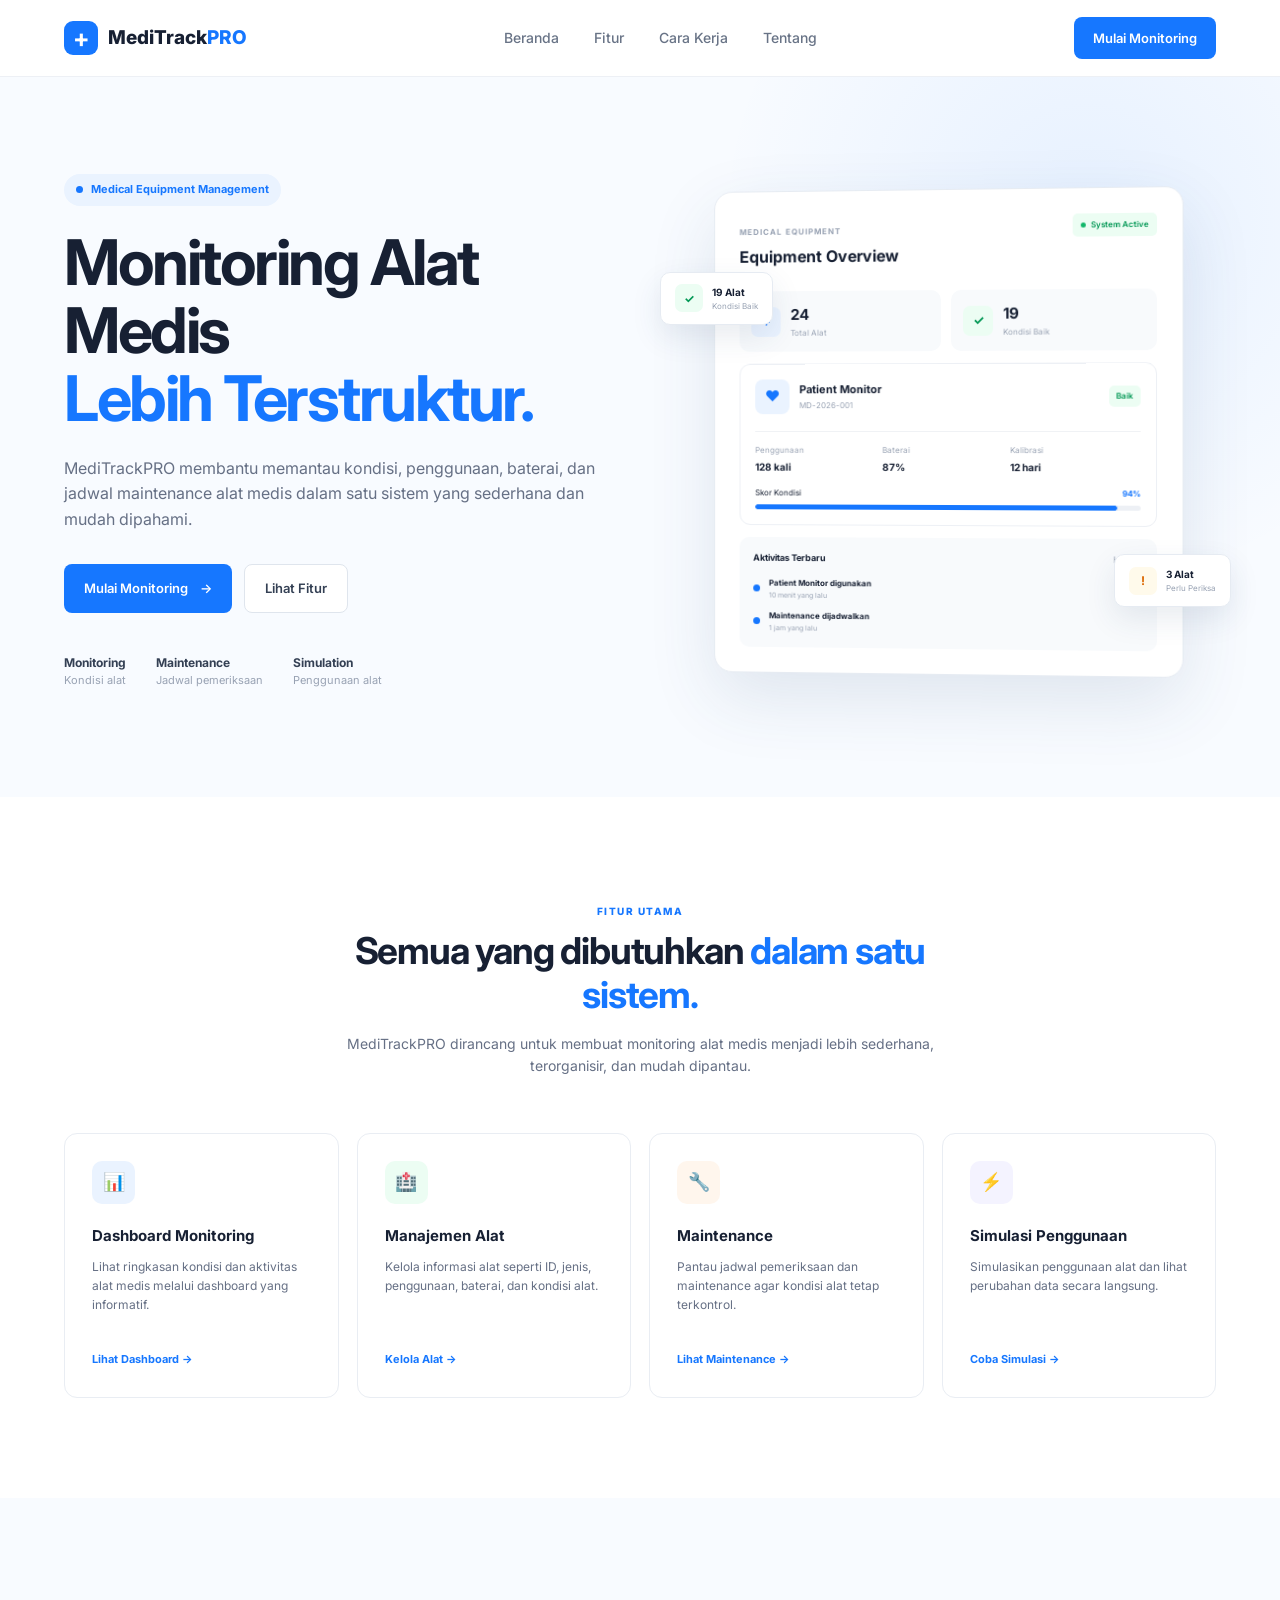
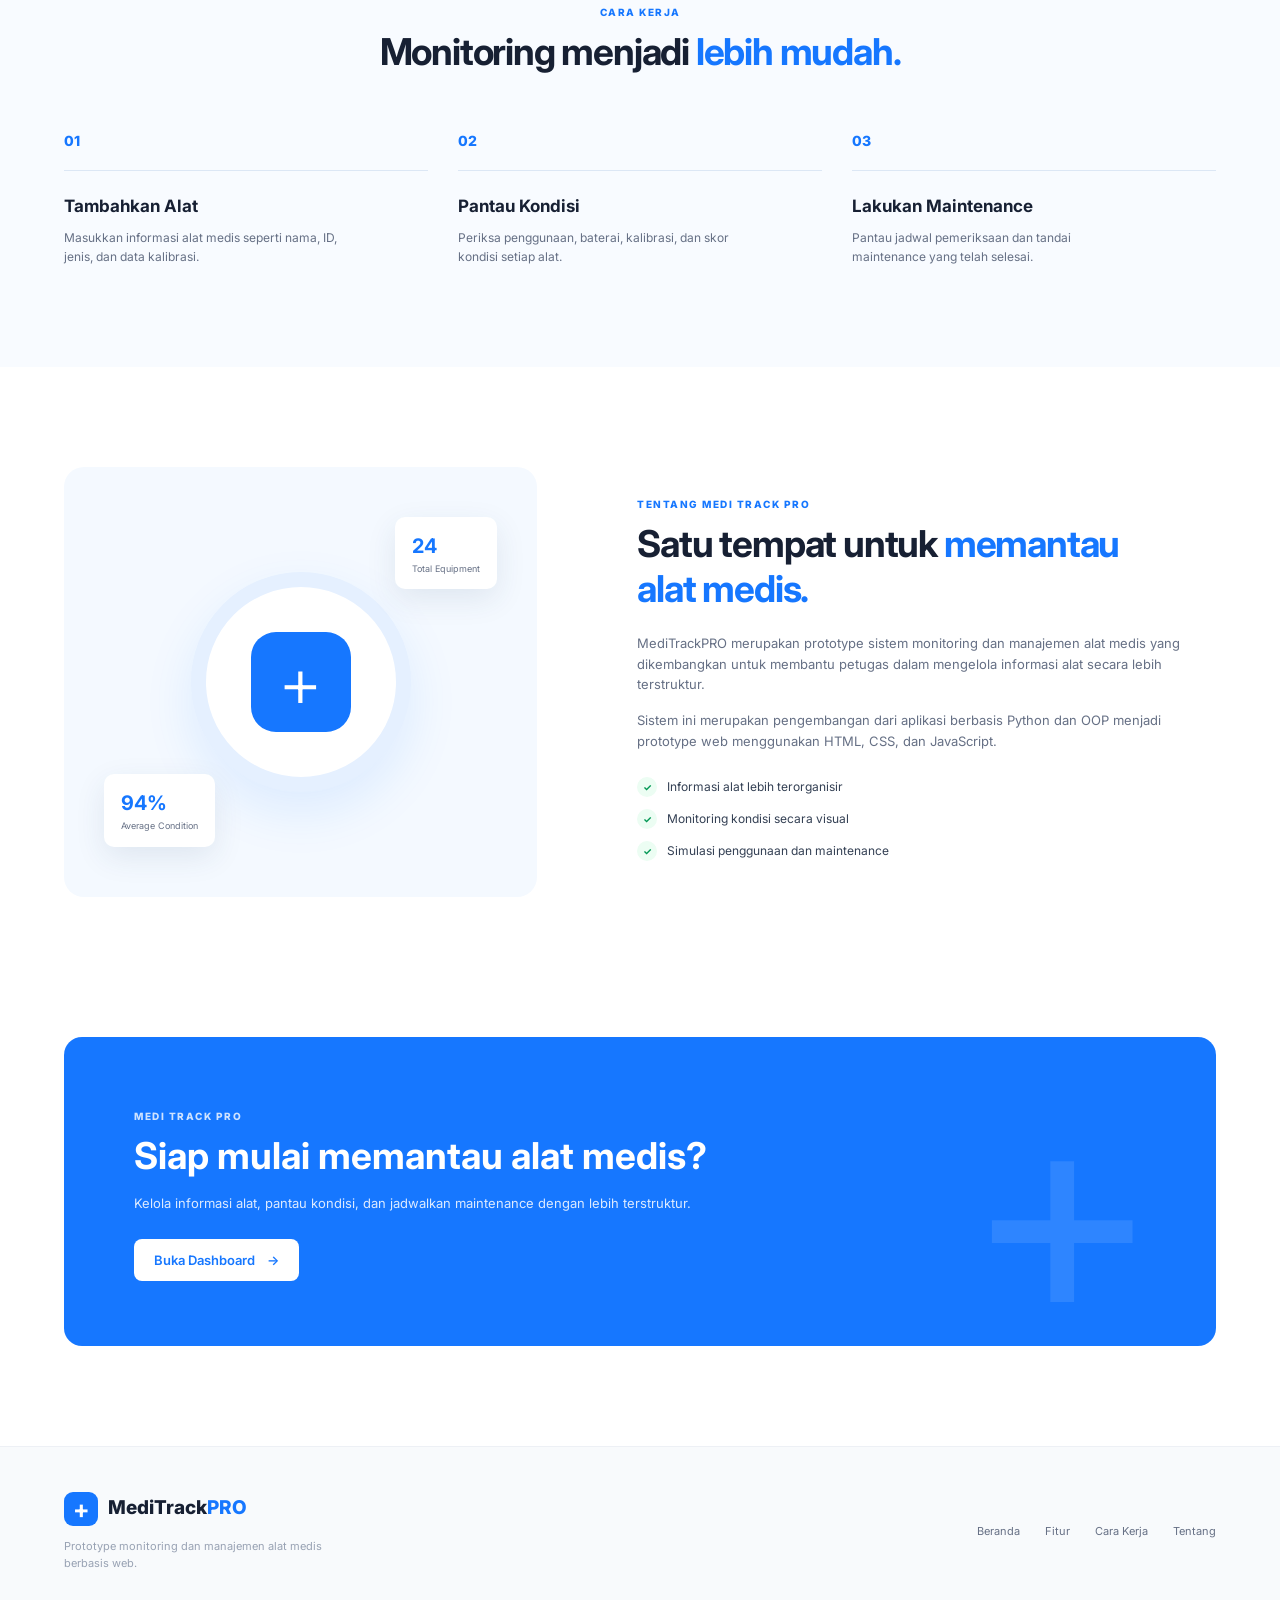
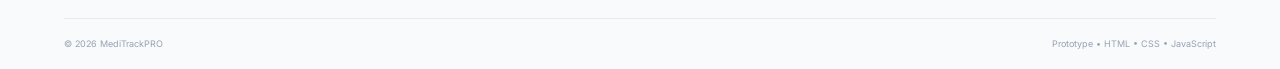
==== index.html @ 77d4fe78 "update apk" ====
<!DOCTYPE html>
<html lang="id">
<head>
    <meta charset="UTF-8">
    <meta name="viewport" content="width=device-width, initial-scale=1.0">

    <title>MediTrackPRO | Monitoring Alat Medis</title>

    <link rel="stylesheet" href="style.css">

    <!-- Google Font -->
    <link rel="preconnect" href="https://fonts.googleapis.com">
    <link rel="preconnect" href="https://fonts.gstatic.com" crossorigin>
    <link href="https://fonts.googleapis.com/css2?family=Inter:wght@400;500;600;700;800&display=swap" rel="stylesheet">
</head>

<body>

    <!-- ================= NAVBAR ================= -->

    <header class="navbar">
        <div class="container nav-container">

            <a href="#" class="logo">
                <div class="logo-icon">+</div>
                <span>MediTrack<span>PRO</span></span>
            </a>

            <nav class="nav-menu" id="navMenu">
                <a href="#home">Beranda</a>
                <a href="#features">Fitur</a>
                <a href="#how-it-works">Cara Kerja</a>
                <a href="#about">Tentang</a>
            </nav>

            <a href="#start" class="nav-button">
                Mulai Monitoring
            </a>

            <button class="menu-toggle" id="menuToggle">
                ☰
            </button>

        </div>
    </header>


    <!-- ================= HERO ================= -->

    <main>

        <section class="hero" id="home">

            <div class="container hero-container">

                <div class="hero-content">

                    <div class="hero-badge">
                        <span class="badge-dot"></span>
                        Medical Equipment Management
                    </div>

                    <h1>
                        Monitoring Alat Medis
                        <span>Lebih Terstruktur.</span>
                    </h1>

                    <p>
                        MediTrackPRO membantu memantau kondisi, penggunaan,
                        baterai, dan jadwal maintenance alat medis dalam
                        satu sistem yang sederhana dan mudah dipahami.
                    </p>

                    <div class="hero-buttons">

                        <a href="#start" class="btn btn-primary">
                            Mulai Monitoring
                            <span>→</span>
                        </a>

                        <a href="#features" class="btn btn-secondary">
                            Lihat Fitur
                        </a>

                    </div>

                    <div class="hero-info">

                        <div class="info-item">
                            <strong>Monitoring</strong>
                            <span>Kondisi alat</span>
                        </div>

                        <div class="info-item">
                            <strong>Maintenance</strong>
                            <span>Jadwal pemeriksaan</span>
                        </div>

                        <div class="info-item">
                            <strong>Simulation</strong>
                            <span>Penggunaan alat</span>
                        </div>

                    </div>

                </div>


                <!-- HERO VISUAL -->

                <div class="hero-visual">

                    <div class="dashboard-card">

                        <div class="dashboard-header">
                            <div>
                                <small>MEDICAL EQUIPMENT</small>
                                <h3>Equipment Overview</h3>
                            </div>

                            <div class="status-online">
                                <span></span>
                                System Active
                            </div>
                        </div>


                        <div class="mini-stats">

                            <div class="mini-stat">
                                <div class="mini-icon blue">+</div>
                                <div>
                                    <strong>24</strong>
                                    <span>Total Alat</span>
                                </div>
                            </div>

                            <div class="mini-stat">
                                <div class="mini-icon green">✓</div>
                                <div>
                                    <strong>19</strong>
                                    <span>Kondisi Baik</span>
                                </div>
                            </div>

                        </div>


                        <div class="equipment-card">

                            <div class="equipment-top">

                                <div class="equipment-icon">
                                    ♥
                                </div>

                                <div class="equipment-name">
                                    <strong>Patient Monitor</strong>
                                    <span>MD-2026-001</span>
                                </div>

                                <div class="condition good">
                                    Baik
                                </div>

                            </div>


                            <div class="equipment-details">

                                <div>
                                    <span>Penggunaan</span>
                                    <strong>128 kali</strong>
                                </div>

                                <div>
                                    <span>Baterai</span>
                                    <strong>87%</strong>
                                </div>

                                <div>
                                    <span>Kalibrasi</span>
                                    <strong>12 hari</strong>
                                </div>

                            </div>


                            <div class="progress-container">

                                <div class="progress-label">
                                    <span>Skor Kondisi</span>
                                    <strong>94%</strong>
                                </div>

                                <div class="progress-bar">
                                    <div class="progress-fill"></div>
                                </div>

                            </div>

                        </div>


                        <div class="activity-card">

                            <div class="activity-title">
                                <strong>Aktivitas Terbaru</strong>
                                <span>Hari ini</span>
                            </div>

                            <div class="activity-item">
                                <div class="activity-dot"></div>

                                <div>
                                    <strong>Patient Monitor digunakan</strong>
                                    <span>10 menit yang lalu</span>
                                </div>
                            </div>

                            <div class="activity-item">
                                <div class="activity-dot"></div>

                                <div>
                                    <strong>Maintenance dijadwalkan</strong>
                                    <span>1 jam yang lalu</span>
                                </div>
                            </div>

                        </div>

                    </div>

                    <div class="floating-card floating-card-1">
                        <span>✓</span>
                        <div>
                            <strong>19 Alat</strong>
                            <small>Kondisi Baik</small>
                        </div>
                    </div>

                    <div class="floating-card floating-card-2">
                        <span>!</span>
                        <div>
                            <strong>3 Alat</strong>
                            <small>Perlu Periksa</small>
                        </div>
                    </div>

                </div>

            </div>

        </section>


        <!-- ================= FEATURES ================= -->

        <section class="features section" id="features">

            <div class="container">

                <div class="section-heading">

                    <span class="section-label">
                        FITUR UTAMA
                    </span>

                    <h2>
                        Semua yang dibutuhkan
                        <span>dalam satu sistem.</span>
                    </h2>

                    <p>
                        MediTrackPRO dirancang untuk membuat monitoring
                        alat medis menjadi lebih sederhana, terorganisir,
                        dan mudah dipantau.
                    </p>

                </div>


                <div class="features-grid">

                    <div class="feature-card">

                        <div class="feature-icon blue-icon">
                            📊
                        </div>

                        <h3>Dashboard Monitoring</h3>

                        <p>
                            Lihat ringkasan kondisi dan aktivitas alat
                            medis melalui dashboard yang informatif.
                        </p>

                        <a href="#start">
                            Lihat Dashboard →
                        </a>

                    </div>


                    <div class="feature-card">

                        <div class="feature-icon green-icon">
                            🏥
                        </div>

                        <h3>Manajemen Alat</h3>

                        <p>
                            Kelola informasi alat seperti ID, jenis,
                            penggunaan, baterai, dan kondisi alat.
                        </p>

                        <a href="#start">
                            Kelola Alat →
                        </a>

                    </div>


                    <div class="feature-card">

                        <div class="feature-icon orange-icon">
                            🔧
                        </div>

                        <h3>Maintenance</h3>

                        <p>
                            Pantau jadwal pemeriksaan dan maintenance
                            agar kondisi alat tetap terkontrol.
                        </p>

                        <a href="#start">
                            Lihat Maintenance →
                        </a>

                    </div>


                    <div class="feature-card">

                        <div class="feature-icon purple-icon">
                            ⚡
                        </div>

                        <h3>Simulasi Penggunaan</h3>

                        <p>
                            Simulasikan penggunaan alat dan lihat
                            perubahan data secara langsung.
                        </p>

                        <a href="#start">
                            Coba Simulasi →
                        </a>

                    </div>

                </div>

            </div>

        </section>


        <!-- ================= HOW IT WORKS ================= -->

        <section class="how-it-works section" id="how-it-works">

            <div class="container">

                <div class="section-heading">

                    <span class="section-label">
                        CARA KERJA
                    </span>

                    <h2>
                        Monitoring menjadi
                        <span>lebih mudah.</span>
                    </h2>

                </div>


                <div class="steps">

                    <div class="step">

                        <div class="step-number">
                            01
                        </div>

                        <div class="step-line"></div>

                        <h3>Tambahkan Alat</h3>

                        <p>
                            Masukkan informasi alat medis seperti
                            nama, ID, jenis, dan data kalibrasi.
                        </p>

                    </div>


                    <div class="step">

                        <div class="step-number">
                            02
                        </div>

                        <div class="step-line"></div>

                        <h3>Pantau Kondisi</h3>

                        <p>
                            Periksa penggunaan, baterai, kalibrasi,
                            dan skor kondisi setiap alat.
                        </p>

                    </div>


                    <div class="step">

                        <div class="step-number">
                            03
                        </div>

                        <div class="step-line"></div>

                        <h3>Lakukan Maintenance</h3>

                        <p>
                            Pantau jadwal pemeriksaan dan tandai
                            maintenance yang telah selesai.
                        </p>

                    </div>

                </div>

            </div>

        </section>


        <!-- ================= ABOUT ================= -->

        <section class="about section" id="about">

            <div class="container about-container">

                <div class="about-visual">

                    <div class="about-circle">
                        <div class="medical-cross">
                            +
                        </div>
                    </div>

                    <div class="about-stat stat-top">
                        <strong>24</strong>
                        <span>Total Equipment</span>
                    </div>

                    <div class="about-stat stat-bottom">
                        <strong>94%</strong>
                        <span>Average Condition</span>
                    </div>

                </div>


                <div class="about-content">

                    <span class="section-label">
                        TENTANG MEDI TRACK PRO
                    </span>

                    <h2>
                        Satu tempat untuk
                        <span>memantau alat medis.</span>
                    </h2>

                    <p>
                        MediTrackPRO merupakan prototype sistem monitoring
                        dan manajemen alat medis yang dikembangkan untuk
                        membantu petugas dalam mengelola informasi alat
                        secara lebih terstruktur.
                    </p>

                    <p>
                        Sistem ini merupakan pengembangan dari aplikasi
                        berbasis Python dan OOP menjadi prototype web
                        menggunakan HTML, CSS, dan JavaScript.
                    </p>


                    <div class="about-list">

                        <div>
                            <span>✓</span>
                            Informasi alat lebih terorganisir
                        </div>

                        <div>
                            <span>✓</span>
                            Monitoring kondisi secara visual
                        </div>

                        <div>
                            <span>✓</span>
                            Simulasi penggunaan dan maintenance
                        </div>

                    </div>

                </div>

            </div>

        </section>


        <!-- ================= CTA ================= -->

        <section class="cta-section" id="start">

            <div class="container">

                <div class="cta">

                    <div class="cta-content">

                        <span class="section-label">
                            MEDI TRACK PRO
                        </span>

                        <h2>
                            Siap mulai memantau
                            alat medis?
                        </h2>

                        <p>
                            Kelola informasi alat, pantau kondisi,
                            dan jadwalkan maintenance dengan lebih
                            terstruktur.
                        </p>

                        <button class="btn btn-white" id="startButton">
                            Buka Dashboard
                            <span>→</span>
                        </button>

                    </div>

                    <div class="cta-symbol">
                        +
                    </div>

                </div>

            </div>

        </section>

    </main>


    <!-- ================= FOOTER ================= -->

    <footer class="footer">

        <div class="container footer-container">

            <div class="footer-brand">

                <a href="#" class="logo">
                    <div class="logo-icon">+</div>
                    <span>MediTrack<span>PRO</span></span>
                </a>

                <p>
                    Prototype monitoring dan manajemen
                    alat medis berbasis web.
                </p>

            </div>


            <div class="footer-links">

                <a href="#home">Beranda</a>
                <a href="#features">Fitur</a>
                <a href="#how-it-works">Cara Kerja</a>
                <a href="#about">Tentang</a>

            </div>

        </div>


        <div class="container footer-bottom">

            <span>
                © 2026 MediTrackPRO
            </span>

            <span>
                Prototype • HTML • CSS • JavaScript
            </span>

        </div>

    </footer>


    <script src="app.js"></script>

</body>
</html>
---- style.css ----
/* =========================================
   GLOBAL
========================================= */

* {
    margin: 0;
    padding: 0;
    box-sizing: border-box;
}

html {
    scroll-behavior: smooth;
}

body {
    font-family: "Inter", sans-serif;
    color: #172033;
    background: #ffffff;
    line-height: 1.6;
}

a {
    text-decoration: none;
    color: inherit;
}

button {
    font-family: inherit;
}

.container {
    width: min(1180px, 90%);
    margin: 0 auto;
}

.section {
    padding: 100px 0;
}


/* =========================================
   NAVBAR
========================================= */

.navbar {
    position: sticky;
    top: 0;
    z-index: 1000;
    background: rgba(255, 255, 255, 0.95);
    border-bottom: 1px solid #edf0f5;
    backdrop-filter: blur(10px);
}

.nav-container {
    height: 76px;
    display: flex;
    align-items: center;
    justify-content: space-between;
}

.logo {
    display: flex;
    align-items: center;
    gap: 10px;
    font-size: 19px;
    font-weight: 800;
    color: #172033;
}

.logo span span {
    color: #1677ff;
}

.logo-icon {
    width: 34px;
    height: 34px;
    border-radius: 9px;
    background: #1677ff;
    color: white;
    display: flex;
    align-items: center;
    justify-content: center;
    font-size: 25px;
    font-weight: 700;
}

.nav-menu {
    display: flex;
    align-items: center;
    gap: 35px;
}

.nav-menu a {
    color: #687386;
    font-size: 14px;
    font-weight: 500;
    transition: 0.2s;
}

.nav-menu a:hover {
    color: #1677ff;
}

.nav-button {
    padding: 11px 19px;
    border-radius: 8px;
    background: #1677ff;
    color: white;
    font-size: 13px;
    font-weight: 600;
    transition: 0.2s;
}

.nav-button:hover {
    background: #0967e5;
    transform: translateY(-1px);
}

.menu-toggle {
    display: none;
    border: none;
    background: transparent;
    font-size: 25px;
    cursor: pointer;
}


/* =========================================
   HERO
========================================= */

.hero {
    background:
        radial-gradient(
            circle at 85% 20%,
            rgba(22, 119, 255, 0.08),
            transparent 30%
        ),
        #f8fbff;
    padding: 90px 0 100px;
    overflow: hidden;
}

.hero-container {
    display: grid;
    grid-template-columns: 1fr 1fr;
    align-items: center;
    gap: 70px;
}

.hero-badge {
    display: inline-flex;
    align-items: center;
    gap: 8px;
    padding: 7px 12px;
    border-radius: 30px;
    background: #eaf3ff;
    color: #1677ff;
    font-size: 11px;
    font-weight: 700;
    margin-bottom: 22px;
}

.badge-dot {
    width: 7px;
    height: 7px;
    border-radius: 50%;
    background: #1677ff;
}

.hero h1 {
    max-width: 600px;
    font-size: clamp(40px, 5vw, 63px);
    line-height: 1.08;
    letter-spacing: -2.5px;
    margin-bottom: 24px;
}

.hero h1 span {
    color: #1677ff;
    display: block;
}

.hero-content > p {
    max-width: 560px;
    color: #667085;
    font-size: 16px;
    margin-bottom: 32px;
}

.hero-buttons {
    display: flex;
    gap: 12px;
    margin-bottom: 40px;
}

.btn {
    display: inline-flex;
    align-items: center;
    justify-content: center;
    gap: 12px;
    border-radius: 8px;
    padding: 13px 20px;
    border: none;
    cursor: pointer;
    font-size: 13px;
    font-weight: 600;
    transition: 0.2s;
}

.btn-primary {
    background: #1677ff;
    color: white;
}

.btn-primary:hover {
    background: #0967e5;
    transform: translateY(-2px);
}

.btn-secondary {
    background: white;
    border: 1px solid #dfe5ed;
    color: #344054;
}

.btn-secondary:hover {
    border-color: #1677ff;
    color: #1677ff;
}

.hero-info {
    display: flex;
    gap: 30px;
}

.info-item {
    display: flex;
    flex-direction: column;
}

.info-item strong {
    font-size: 12px;
    color: #344054;
}

.info-item span {
    font-size: 11px;
    color: #98a2b3;
}


/* =========================================
   HERO DASHBOARD VISUAL
========================================= */

.hero-visual {
    position: relative;
    min-height: 530px;
    display: flex;
    align-items: center;
    justify-content: center;
}

.dashboard-card {
    width: 470px;
    background: white;
    border: 1px solid #e6ebf2;
    border-radius: 18px;
    padding: 25px;
    box-shadow: 0 25px 70px rgba(38, 73, 112, 0.12);
    transform: perspective(1000px) rotateY(-3deg);
}

.dashboard-header {
    display: flex;
    justify-content: space-between;
    align-items: flex-start;
    margin-bottom: 22px;
}

.dashboard-header small {
    color: #98a2b3;
    font-size: 8px;
    font-weight: 700;
    letter-spacing: 1px;
}

.dashboard-header h3 {
    font-size: 16px;
    margin-top: 2px;
}

.status-online {
    display: flex;
    align-items: center;
    gap: 5px;
    padding: 5px 8px;
    background: #ecfdf3;
    color: #039855;
    border-radius: 5px;
    font-size: 8px;
    font-weight: 600;
}

.status-online span {
    width: 5px;
    height: 5px;
    background: #12b76a;
    border-radius: 50%;
}


/* Mini stats */

.mini-stats {
    display: grid;
    grid-template-columns: 1fr 1fr;
    gap: 10px;
    margin-bottom: 12px;
}

.mini-stat {
    display: flex;
    align-items: center;
    gap: 10px;
    padding: 12px;
    background: #f8fafc;
    border-radius: 10px;
}

.mini-icon {
    width: 30px;
    height: 30px;
    border-radius: 7px;
    display: flex;
    align-items: center;
    justify-content: center;
    font-weight: 700;
    font-size: 13px;
}

.mini-icon.blue {
    background: #eaf3ff;
    color: #1677ff;
}

.mini-icon.green {
    background: #ecfdf3;
    color: #039855;
}

.mini-stat div:last-child {
    display: flex;
    flex-direction: column;
}

.mini-stat strong {
    font-size: 15px;
}

.mini-stat span {
    font-size: 8px;
    color: #98a2b3;
}


/* Equipment */

.equipment-card {
    padding: 15px;
    border: 1px solid #edf0f5;
    border-radius: 11px;
    margin-bottom: 12px;
}

.equipment-top {
    display: flex;
    align-items: center;
    gap: 10px;
}

.equipment-icon {
    width: 35px;
    height: 35px;
    border-radius: 8px;
    background: #eaf3ff;
    color: #1677ff;
    display: flex;
    align-items: center;
    justify-content: center;
    font-size: 15px;
}

.equipment-name {
    flex: 1;
    display: flex;
    flex-direction: column;
}

.equipment-name strong {
    font-size: 11px;
}

.equipment-name span {
    color: #98a2b3;
    font-size: 8px;
}

.condition {
    padding: 4px 7px;
    border-radius: 5px;
    font-size: 8px;
    font-weight: 600;
}

.condition.good {
    color: #039855;
    background: #ecfdf3;
}

.equipment-details {
    display: grid;
    grid-template-columns: repeat(3, 1fr);
    margin-top: 17px;
    padding: 12px 0;
    border-top: 1px solid #f0f2f5;
}

.equipment-details div {
    display: flex;
    flex-direction: column;
}

.equipment-details span {
    font-size: 8px;
    color: #98a2b3;
}

.equipment-details strong {
    font-size: 10px;
    margin-top: 2px;
}

.progress-label {
    display: flex;
    justify-content: space-between;
    font-size: 8px;
    margin-bottom: 5px;
}

.progress-label strong {
    color: #1677ff;
}

.progress-bar {
    height: 5px;
    background: #edf0f5;
    border-radius: 10px;
    overflow: hidden;
}

.progress-fill {
    height: 100%;
    width: 94%;
    background: #1677ff;
    border-radius: 10px;
}


/* Activity */

.activity-card {
    padding: 14px;
    border-radius: 10px;
    background: #f8fafc;
}

.activity-title {
    display: flex;
    justify-content: space-between;
    font-size: 9px;
    margin-bottom: 12px;
}

.activity-title span {
    color: #98a2b3;
}

.activity-item {
    display: flex;
    align-items: center;
    gap: 9px;
    margin-bottom: 9px;
}

.activity-item:last-child {
    margin-bottom: 0;
}

.activity-dot {
    width: 7px;
    height: 7px;
    background: #1677ff;
    border-radius: 50%;
}

.activity-item div:last-child {
    display: flex;
    flex-direction: column;
}

.activity-item strong {
    font-size: 8px;
}

.activity-item span {
    color: #98a2b3;
    font-size: 7px;
}


/* Floating Cards */

.floating-card {
    position: absolute;
    display: flex;
    align-items: center;
    gap: 9px;
    padding: 11px 14px;
    background: white;
    border: 1px solid #e6ebf2;
    border-radius: 10px;
    box-shadow: 0 12px 30px rgba(38, 73, 112, 0.1);
}

.floating-card > span {
    width: 28px;
    height: 28px;
    display: flex;
    align-items: center;
    justify-content: center;
    border-radius: 7px;
    font-size: 12px;
    font-weight: 700;
}

.floating-card strong,
.floating-card small {
    display: block;
}

.floating-card strong {
    font-size: 10px;
}

.floating-card small {
    font-size: 8px;
    color: #98a2b3;
}

.floating-card-1 {
    left: -15px;
    top: 105px;
}

.floating-card-1 > span {
    background: #ecfdf3;
    color: #039855;
}

.floating-card-2 {
    right: -15px;
    bottom: 90px;
}

.floating-card-2 > span {
    background: #fffaeb;
    color: #dc6803;
}


/* =========================================
   SECTION HEADING
========================================= */

.section-heading {
    max-width: 650px;
    margin: 0 auto 55px;
    text-align: center;
}

.section-label {
    display: inline-block;
    color: #1677ff;
    font-size: 10px;
    font-weight: 800;
    letter-spacing: 1.5px;
    margin-bottom: 10px;
}

.section-heading h2,
.about-content h2 {
    font-size: 37px;
    line-height: 1.2;
    letter-spacing: -1.2px;
}

.section-heading h2 span,
.about-content h2 span {
    color: #1677ff;
}

.section-heading p {
    color: #667085;
    font-size: 14px;
    margin-top: 15px;
}


/* =========================================
   FEATURES
========================================= */

.features {
    background: white;
}

.features-grid {
    display: grid;
    grid-template-columns: repeat(4, 1fr);
    gap: 18px;
}

.feature-card {
    padding: 27px;
    border: 1px solid #e9edf3;
    border-radius: 13px;
    transition: 0.25s;
}

.feature-card:hover {
    transform: translateY(-5px);
    border-color: #c9ddf8;
    box-shadow: 0 15px 35px rgba(38, 73, 112, 0.08);
}

.feature-icon {
    width: 43px;
    height: 43px;
    border-radius: 10px;
    display: flex;
    align-items: center;
    justify-content: center;
    font-size: 18px;
    margin-bottom: 20px;
}

.blue-icon {
    background: #eaf3ff;
}

.green-icon {
    background: #ecfdf3;
}

.orange-icon {
    background: #fff6ed;
}

.purple-icon {
    background: #f4f3ff;
}

.feature-card h3 {
    font-size: 15px;
    margin-bottom: 9px;
}

.feature-card p {
    color: #667085;
    font-size: 12px;
    min-height: 76px;
}

.feature-card a {
    display: inline-block;
    margin-top: 18px;
    color: #1677ff;
    font-size: 11px;
    font-weight: 700;
}


/* =========================================
   HOW IT WORKS
========================================= */

.how-it-works {
    background: #f8fbff;
}

.steps {
    display: grid;
    grid-template-columns: repeat(3, 1fr);
    gap: 30px;
}

.step {
    position: relative;
}

.step-number {
    font-size: 14px;
    font-weight: 800;
    color: #1677ff;
    margin-bottom: 18px;
}

.step-line {
    height: 1px;
    background: #dce7f5;
    margin-bottom: 22px;
}

.step h3 {
    font-size: 17px;
    margin-bottom: 8px;
}

.step p {
    color: #667085;
    font-size: 12px;
    max-width: 280px;
}


/* =========================================
   ABOUT
========================================= */

.about-container {
    display: grid;
    grid-template-columns: 0.9fr 1.1fr;
    gap: 100px;
    align-items: center;
}

.about-visual {
    height: 430px;
    position: relative;
    display: flex;
    align-items: center;
    justify-content: center;
    background: #f4f9ff;
    border-radius: 20px;
    overflow: hidden;
}

.about-circle {
    width: 220px;
    height: 220px;
    border-radius: 50%;
    background: white;
    border: 15px solid #e5f0ff;
    display: flex;
    align-items: center;
    justify-content: center;
    box-shadow: 0 20px 50px rgba(22, 119, 255, 0.1);
}

.medical-cross {
    width: 100px;
    height: 100px;
    border-radius: 25px;
    background: #1677ff;
    color: white;
    display: flex;
    align-items: center;
    justify-content: center;
    font-size: 70px;
    font-weight: 300;
}

.about-stat {
    position: absolute;
    background: white;
    padding: 13px 17px;
    border-radius: 10px;
    box-shadow: 0 10px 30px rgba(38, 73, 112, 0.1);
}

.about-stat strong,
.about-stat span {
    display: block;
}

.about-stat strong {
    font-size: 20px;
    color: #1677ff;
}

.about-stat span {
    color: #667085;
    font-size: 9px;
}

.stat-top {
    top: 50px;
    right: 40px;
}

.stat-bottom {
    bottom: 50px;
    left: 40px;
}

.about-content h2 {
    max-width: 500px;
    margin-bottom: 22px;
}

.about-content > p {
    color: #667085;
    font-size: 13px;
    max-width: 560px;
    margin-bottom: 15px;
}

.about-list {
    margin-top: 25px;
}

.about-list div {
    display: flex;
    align-items: center;
    gap: 10px;
    color: #344054;
    font-size: 12px;
    margin-bottom: 12px;
}

.about-list span {
    width: 20px;
    height: 20px;
    border-radius: 50%;
    background: #ecfdf3;
    color: #039855;
    display: flex;
    align-items: center;
    justify-content: center;
    font-size: 10px;
    font-weight: 700;
}


/* =========================================
   CTA
========================================= */

.cta-section {
    padding: 40px 0 100px;
}

.cta {
    position: relative;
    overflow: hidden;
    background: #1677ff;
    border-radius: 18px;
    padding: 65px 70px;
}

.cta-content {
    position: relative;
    z-index: 2;
    max-width: 580px;
}

.cta .section-label {
    color: #cfe3ff;
}

.cta h2 {
    color: white;
    font-size: 37px;
    line-height: 1.2;
    margin-bottom: 15px;
}

.cta p {
    color: #dceaff;
    font-size: 13px;
    margin-bottom: 25px;
}

.btn-white {
    background: white;
    color: #1677ff;
}

.btn-white:hover {
    transform: translateY(-2px);
    box-shadow: 0 8px 20px rgba(0, 0, 0, 0.12);
}

.cta-symbol {
    position: absolute;
    right: 60px;
    top: 20px;
    color: rgba(255, 255, 255, 0.1);
    font-size: 300px;
    line-height: 1;
}


/* =========================================
   FOOTER
========================================= */

.footer {
    background: #f8fafc;
    border-top: 1px solid #edf0f5;
}

.footer-container {
    display: flex;
    justify-content: space-between;
    padding: 45px 0;
}

.footer-brand {
    max-width: 300px;
}

.footer-brand p {
    margin-top: 12px;
    color: #98a2b3;
    font-size: 11px;
}

.footer-links {
    display: flex;
    gap: 25px;
    align-items: center;
}

.footer-links a {
    color: #667085;
    font-size: 11px;
}

.footer-links a:hover {
    color: #1677ff;
}

.footer-bottom {
    display: flex;
    justify-content: space-between;
    border-top: 1px solid #e7ebf0;
    padding: 18px 0;
    color: #98a2b3;
    font-size: 9px;
}


/* =========================================
   RESPONSIVE
========================================= */

@media (max-width: 1000px) {

    .hero-container {
        grid-template-columns: 1fr;
    }

    .hero-content {
        text-align: center;
    }

    .hero-content > p {
        margin-left: auto;
        margin-right: auto;
    }

    .hero-buttons,
    .hero-info {
        justify-content: center;
    }

    .hero-visual {
        margin-top: 20px;
    }

    .features-grid {
        grid-template-columns: repeat(2, 1fr);
    }

    .about-container {
        grid-template-columns: 1fr;
        gap: 50px;
    }

    .about-content {
        text-align: center;
    }

    .about-content h2 {
        margin-left: auto;
        margin-right: auto;
    }

    .about-content > p {
        margin-left: auto;
        margin-right: auto;
    }

    .about-list {
        display: inline-block;
        text-align: left;
    }
}


@media (max-width: 700px) {

    .nav-menu,
    .nav-button {
        display: none;
    }

    .menu-toggle {
        display: block;
    }

    .nav-menu.active {
        display: flex;
        position: absolute;
        top: 76px;
        left: 0;
        width: 100%;
        padding: 20px;
        background: white;
        border-bottom: 1px solid #edf0f5;
        flex-direction: column;
        gap: 18px;
    }

    .hero {
        padding: 65px 0;
    }

    .hero h1 {
        font-size: 42px;
    }

    .hero-info {
        gap: 15px;
        flex-wrap: wrap;
    }

    .dashboard-card {
        width: 100%;
        transform: none;
    }

    .floating-card {
        display: none;
    }

    .features-grid {
        grid-template-columns: 1fr;
    }

    .steps {
        grid-template-columns: 1fr;
        gap: 35px;
    }

    .step-line {
        display: none;
    }

    .section {
        padding: 70px 0;
    }

    .section-heading h2,
    .about-content h2,
    .cta h2 {
        font-size: 30px;
    }

    .about-visual {
        height: 350px;
    }

    .about-circle {
        width: 170px;
        height: 170px;
    }

    .medical-cross {
        width: 75px;
        height: 75px;
        font-size: 50px;
    }

    .cta {
        padding: 45px 30px;
    }

    .cta-symbol {
        right: -20px;
        font-size: 200px;
    }

    .footer-container {
        flex-direction: column;
        gap: 25px;
    }

    .footer-links {
        flex-wrap: wrap;
    }

    .footer-bottom {
        flex-direction: column;
        gap: 8px;
    }
}


@media (max-width: 450px) {

    .hero h1 {
        font-size: 36px;
    }

    .hero-buttons {
        flex-direction: column;
    }

    .btn {
        width: 100%;
    }

    .equipment-details {
        grid-template-columns: 1fr;
        gap: 8px;
    }

    .dashboard-card {
        padding: 17px;
    }

    .dashboard-header {
        flex-direction: column;
        gap: 10px;
    }

    .mini-stats {
        grid-template-columns: 1fr;
    }
}
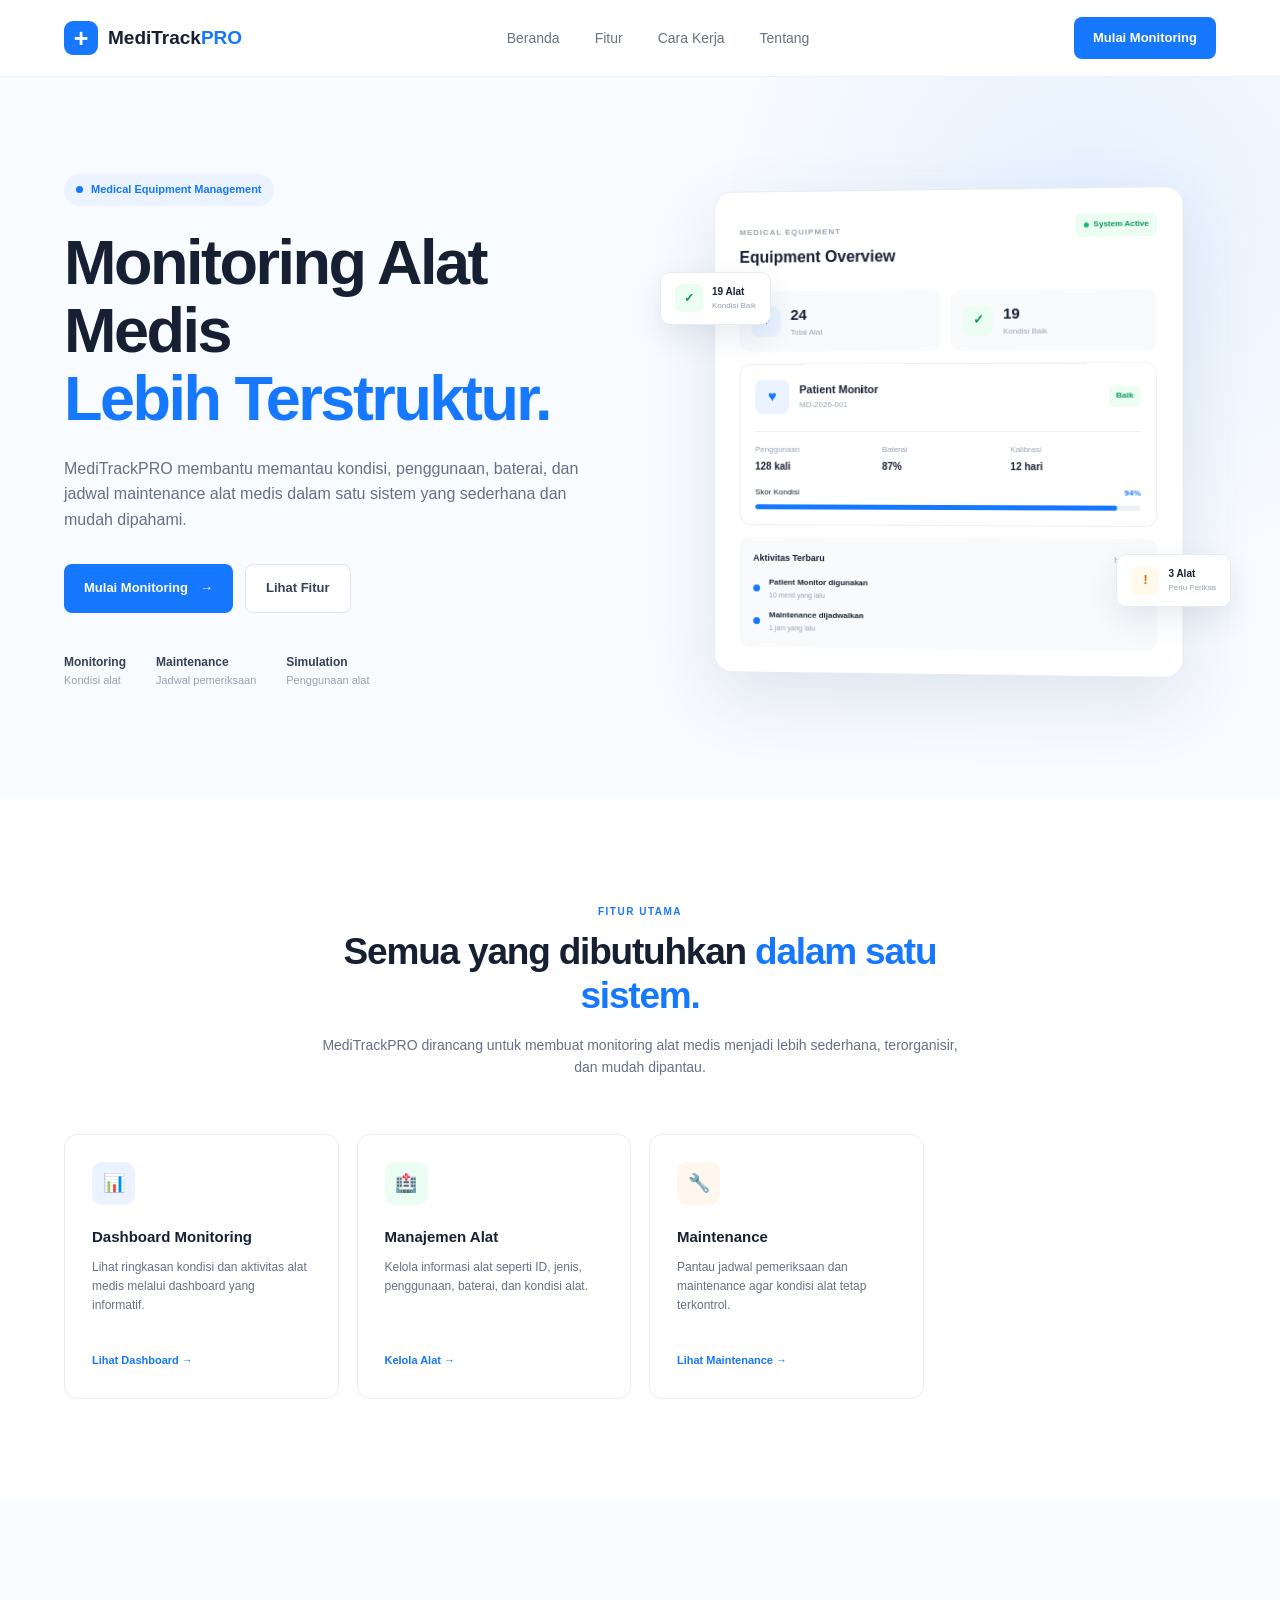
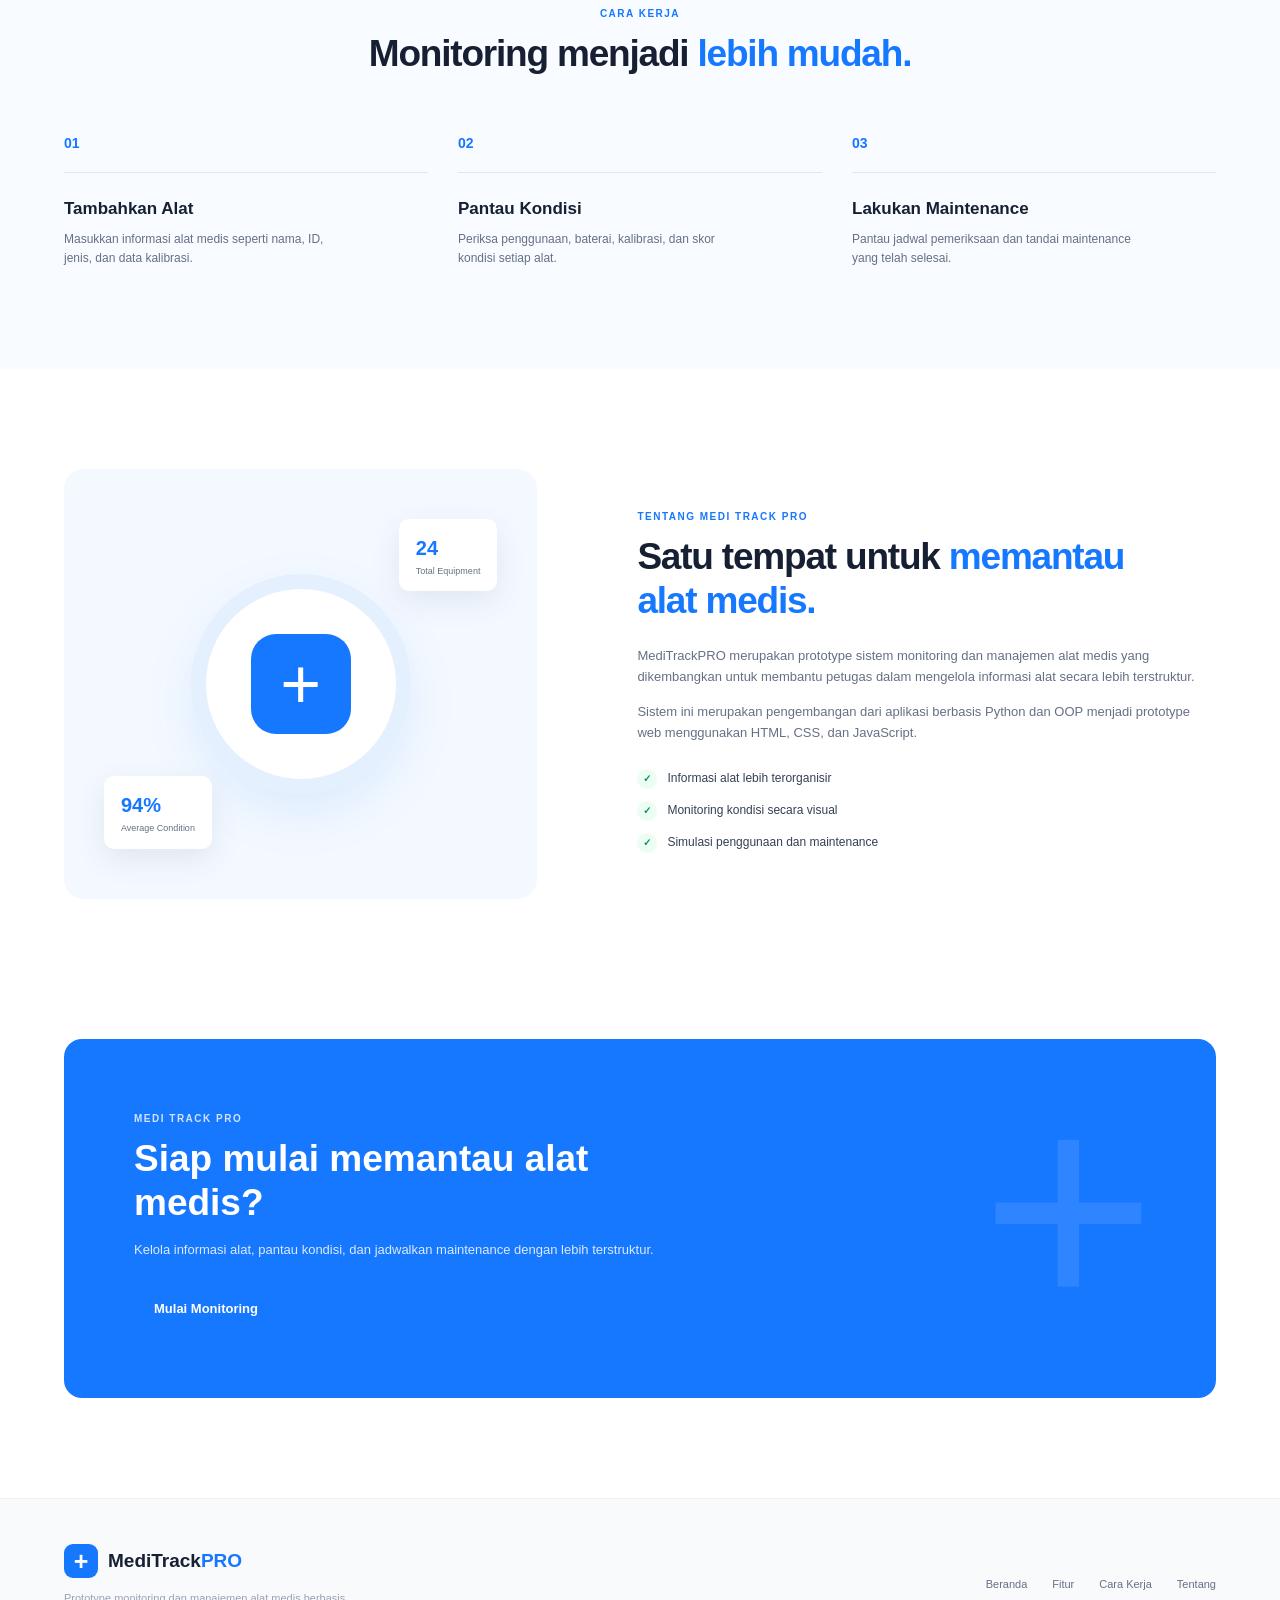
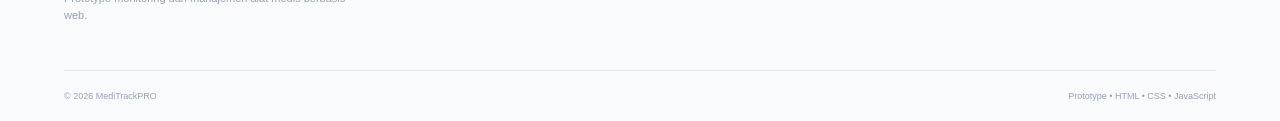
==== commit e553b4e7: "idk" ====
--- a/index.html
+++ b/index.html
@@ -2,626 +2,10 @@
 <html lang="id">
 <head>
     <meta charset="UTF-8">
-    <meta name="viewport" content="width=device-width, initial-scale=1.0">
-
-    <title>MediTrackPRO | Monitoring Alat Medis</title>
-
-    <link rel="stylesheet" href="style.css">
-
-    <!-- Google Font -->
-    <link rel="preconnect" href="https://fonts.googleapis.com">
-    <link rel="preconnect" href="https://fonts.gstatic.com" crossorigin>
-    <link href="https://fonts.googleapis.com/css2?family=Inter:wght@400;500;600;700;800&display=swap" rel="stylesheet">
+    <meta http-equiv="refresh" content="0; url=html/index.html">
+    <title>Redirecting to MediTrackPRO...</title>
 </head>
-
 <body>
-
-    <!-- ================= NAVBAR ================= -->
-
-    <header class="navbar">
-        <div class="container nav-container">
-
-            <a href="#" class="logo">
-                <div class="logo-icon">+</div>
-                <span>MediTrack<span>PRO</span></span>
-            </a>
-
-            <nav class="nav-menu" id="navMenu">
-                <a href="#home">Beranda</a>
-                <a href="#features">Fitur</a>
-                <a href="#how-it-works">Cara Kerja</a>
-                <a href="#about">Tentang</a>
-            </nav>
-
-            <a href="#start" class="nav-button">
-                Mulai Monitoring
-            </a>
-
-            <button class="menu-toggle" id="menuToggle">
-                ☰
-            </button>
-
-        </div>
-    </header>
-
-
-    <!-- ================= HERO ================= -->
-
-    <main>
-
-        <section class="hero" id="home">
-
-            <div class="container hero-container">
-
-                <div class="hero-content">
-
-                    <div class="hero-badge">
-                        <span class="badge-dot"></span>
-                        Medical Equipment Management
-                    </div>
-
-                    <h1>
-                        Monitoring Alat Medis
-                        <span>Lebih Terstruktur.</span>
-                    </h1>
-
-                    <p>
-                        MediTrackPRO membantu memantau kondisi, penggunaan,
-                        baterai, dan jadwal maintenance alat medis dalam
-                        satu sistem yang sederhana dan mudah dipahami.
-                    </p>
-
-                    <div class="hero-buttons">
-
-                        <a href="#start" class="btn btn-primary">
-                            Mulai Monitoring
-                            <span>→</span>
-                        </a>
-
-                        <a href="#features" class="btn btn-secondary">
-                            Lihat Fitur
-                        </a>
-
-                    </div>
-
-                    <div class="hero-info">
-
-                        <div class="info-item">
-                            <strong>Monitoring</strong>
-                            <span>Kondisi alat</span>
-                        </div>
-
-                        <div class="info-item">
-                            <strong>Maintenance</strong>
-                            <span>Jadwal pemeriksaan</span>
-                        </div>
-
-                        <div class="info-item">
-                            <strong>Simulation</strong>
-                            <span>Penggunaan alat</span>
-                        </div>
-
-                    </div>
-
-                </div>
-
-
-                <!-- HERO VISUAL -->
-
-                <div class="hero-visual">
-
-                    <div class="dashboard-card">
-
-                        <div class="dashboard-header">
-                            <div>
-                                <small>MEDICAL EQUIPMENT</small>
-                                <h3>Equipment Overview</h3>
-                            </div>
-
-                            <div class="status-online">
-                                <span></span>
-                                System Active
-                            </div>
-                        </div>
-
-
-                        <div class="mini-stats">
-
-                            <div class="mini-stat">
-                                <div class="mini-icon blue">+</div>
-                                <div>
-                                    <strong>24</strong>
-                                    <span>Total Alat</span>
-                                </div>
-                            </div>
-
-                            <div class="mini-stat">
-                                <div class="mini-icon green">✓</div>
-                                <div>
-                                    <strong>19</strong>
-                                    <span>Kondisi Baik</span>
-                                </div>
-                            </div>
-
-                        </div>
-
-
-                        <div class="equipment-card">
-
-                            <div class="equipment-top">
-
-                                <div class="equipment-icon">
-                                    ♥
-                                </div>
-
-                                <div class="equipment-name">
-                                    <strong>Patient Monitor</strong>
-                                    <span>MD-2026-001</span>
-                                </div>
-
-                                <div class="condition good">
-                                    Baik
-                                </div>
-
-                            </div>
-
-
-                            <div class="equipment-details">
-
-                                <div>
-                                    <span>Penggunaan</span>
-                                    <strong>128 kali</strong>
-                                </div>
-
-                                <div>
-                                    <span>Baterai</span>
-                                    <strong>87%</strong>
-                                </div>
-
-                                <div>
-                                    <span>Kalibrasi</span>
-                                    <strong>12 hari</strong>
-                                </div>
-
-                            </div>
-
-
-                            <div class="progress-container">
-
-                                <div class="progress-label">
-                                    <span>Skor Kondisi</span>
-                                    <strong>94%</strong>
-                                </div>
-
-                                <div class="progress-bar">
-                                    <div class="progress-fill"></div>
-                                </div>
-
-                            </div>
-
-                        </div>
-
-
-                        <div class="activity-card">
-
-                            <div class="activity-title">
-                                <strong>Aktivitas Terbaru</strong>
-                                <span>Hari ini</span>
-                            </div>
-
-                            <div class="activity-item">
-                                <div class="activity-dot"></div>
-
-                                <div>
-                                    <strong>Patient Monitor digunakan</strong>
-                                    <span>10 menit yang lalu</span>
-                                </div>
-                            </div>
-
-                            <div class="activity-item">
-                                <div class="activity-dot"></div>
-
-                                <div>
-                                    <strong>Maintenance dijadwalkan</strong>
-                                    <span>1 jam yang lalu</span>
-                                </div>
-                            </div>
-
-                        </div>
-
-                    </div>
-
-                    <div class="floating-card floating-card-1">
-                        <span>✓</span>
-                        <div>
-                            <strong>19 Alat</strong>
-                            <small>Kondisi Baik</small>
-                        </div>
-                    </div>
-
-                    <div class="floating-card floating-card-2">
-                        <span>!</span>
-                        <div>
-                            <strong>3 Alat</strong>
-                            <small>Perlu Periksa</small>
-                        </div>
-                    </div>
-
-                </div>
-
-            </div>
-
-        </section>
-
-
-        <!-- ================= FEATURES ================= -->
-
-        <section class="features section" id="features">
-
-            <div class="container">
-
-                <div class="section-heading">
-
-                    <span class="section-label">
-                        FITUR UTAMA
-                    </span>
-
-                    <h2>
-                        Semua yang dibutuhkan
-                        <span>dalam satu sistem.</span>
-                    </h2>
-
-                    <p>
-                        MediTrackPRO dirancang untuk membuat monitoring
-                        alat medis menjadi lebih sederhana, terorganisir,
-                        dan mudah dipantau.
-                    </p>
-
-                </div>
-
-
-                <div class="features-grid">
-
-                    <div class="feature-card">
-
-                        <div class="feature-icon blue-icon">
-                            📊
-                        </div>
-
-                        <h3>Dashboard Monitoring</h3>
-
-                        <p>
-                            Lihat ringkasan kondisi dan aktivitas alat
-                            medis melalui dashboard yang informatif.
-                        </p>
-
-                        <a href="#start">
-                            Lihat Dashboard →
-                        </a>
-
-                    </div>
-
-
-                    <div class="feature-card">
-
-                        <div class="feature-icon green-icon">
-                            🏥
-                        </div>
-
-                        <h3>Manajemen Alat</h3>
-
-                        <p>
-                            Kelola informasi alat seperti ID, jenis,
-                            penggunaan, baterai, dan kondisi alat.
-                        </p>
-
-                        <a href="#start">
-                            Kelola Alat →
-                        </a>
-
-                    </div>
-
-
-                    <div class="feature-card">
-
-                        <div class="feature-icon orange-icon">
-                            🔧
-                        </div>
-
-                        <h3>Maintenance</h3>
-
-                        <p>
-                            Pantau jadwal pemeriksaan dan maintenance
-                            agar kondisi alat tetap terkontrol.
-                        </p>
-
-                        <a href="#start">
-                            Lihat Maintenance →
-                        </a>
-
-                    </div>
-
-
-                    <div class="feature-card">
-
-                        <div class="feature-icon purple-icon">
-                            ⚡
-                        </div>
-
-                        <h3>Simulasi Penggunaan</h3>
-
-                        <p>
-                            Simulasikan penggunaan alat dan lihat
-                            perubahan data secara langsung.
-                        </p>
-
-                        <a href="#start">
-                            Coba Simulasi →
-                        </a>
-
-                    </div>
-
-                </div>
-
-            </div>
-
-        </section>
-
-
-        <!-- ================= HOW IT WORKS ================= -->
-
-        <section class="how-it-works section" id="how-it-works">
-
-            <div class="container">
-
-                <div class="section-heading">
-
-                    <span class="section-label">
-                        CARA KERJA
-                    </span>
-
-                    <h2>
-                        Monitoring menjadi
-                        <span>lebih mudah.</span>
-                    </h2>
-
-                </div>
-
-
-                <div class="steps">
-
-                    <div class="step">
-
-                        <div class="step-number">
-                            01
-                        </div>
-
-                        <div class="step-line"></div>
-
-                        <h3>Tambahkan Alat</h3>
-
-                        <p>
-                            Masukkan informasi alat medis seperti
-                            nama, ID, jenis, dan data kalibrasi.
-                        </p>
-
-                    </div>
-
-
-                    <div class="step">
-
-                        <div class="step-number">
-                            02
-                        </div>
-
-                        <div class="step-line"></div>
-
-                        <h3>Pantau Kondisi</h3>
-
-                        <p>
-                            Periksa penggunaan, baterai, kalibrasi,
-                            dan skor kondisi setiap alat.
-                        </p>
-
-                    </div>
-
-
-                    <div class="step">
-
-                        <div class="step-number">
-                            03
-                        </div>
-
-                        <div class="step-line"></div>
-
-                        <h3>Lakukan Maintenance</h3>
-
-                        <p>
-                            Pantau jadwal pemeriksaan dan tandai
-                            maintenance yang telah selesai.
-                        </p>
-
-                    </div>
-
-                </div>
-
-            </div>
-
-        </section>
-
-
-        <!-- ================= ABOUT ================= -->
-
-        <section class="about section" id="about">
-
-            <div class="container about-container">
-
-                <div class="about-visual">
-
-                    <div class="about-circle">
-                        <div class="medical-cross">
-                            +
-                        </div>
-                    </div>
-
-                    <div class="about-stat stat-top">
-                        <strong>24</strong>
-                        <span>Total Equipment</span>
-                    </div>
-
-                    <div class="about-stat stat-bottom">
-                        <strong>94%</strong>
-                        <span>Average Condition</span>
-                    </div>
-
-                </div>
-
-
-                <div class="about-content">
-
-                    <span class="section-label">
-                        TENTANG MEDI TRACK PRO
-                    </span>
-
-                    <h2>
-                        Satu tempat untuk
-                        <span>memantau alat medis.</span>
-                    </h2>
-
-                    <p>
-                        MediTrackPRO merupakan prototype sistem monitoring
-                        dan manajemen alat medis yang dikembangkan untuk
-                        membantu petugas dalam mengelola informasi alat
-                        secara lebih terstruktur.
-                    </p>
-
-                    <p>
-                        Sistem ini merupakan pengembangan dari aplikasi
-                        berbasis Python dan OOP menjadi prototype web
-                        menggunakan HTML, CSS, dan JavaScript.
-                    </p>
-
-
-                    <div class="about-list">
-
-                        <div>
-                            <span>✓</span>
-                            Informasi alat lebih terorganisir
-                        </div>
-
-                        <div>
-                            <span>✓</span>
-                            Monitoring kondisi secara visual
-                        </div>
-
-                        <div>
-                            <span>✓</span>
-                            Simulasi penggunaan dan maintenance
-                        </div>
-
-                    </div>
-
-                </div>
-
-            </div>
-
-        </section>
-
-
-        <!-- ================= CTA ================= -->
-
-        <section class="cta-section" id="start">
-
-            <div class="container">
-
-                <div class="cta">
-
-                    <div class="cta-content">
-
-                        <span class="section-label">
-                            MEDI TRACK PRO
-                        </span>
-
-                        <h2>
-                            Siap mulai memantau
-                            alat medis?
-                        </h2>
-
-                        <p>
-                            Kelola informasi alat, pantau kondisi,
-                            dan jadwalkan maintenance dengan lebih
-                            terstruktur.
-                        </p>
-
-                        <button class="btn btn-white" id="startButton">
-                            Buka Dashboard
-                            <span>→</span>
-                        </button>
-
-                    </div>
-
-                    <div class="cta-symbol">
-                        +
-                    </div>
-
-                </div>
-
-            </div>
-
-        </section>
-
-    </main>
-
-
-    <!-- ================= FOOTER ================= -->
-
-    <footer class="footer">
-
-        <div class="container footer-container">
-
-            <div class="footer-brand">
-
-                <a href="#" class="logo">
-                    <div class="logo-icon">+</div>
-                    <span>MediTrack<span>PRO</span></span>
-                </a>
-
-                <p>
-                    Prototype monitoring dan manajemen
-                    alat medis berbasis web.
-                </p>
-
-            </div>
-
-
-            <div class="footer-links">
-
-                <a href="#home">Beranda</a>
-                <a href="#features">Fitur</a>
-                <a href="#how-it-works">Cara Kerja</a>
-                <a href="#about">Tentang</a>
-
-            </div>
-
-        </div>
-
-
-        <div class="container footer-bottom">
-
-            <span>
-                © 2026 MediTrackPRO
-            </span>
-
-            <span>
-                Prototype • HTML • CSS • JavaScript
-            </span>
-
-        </div>
-
-    </footer>
-
-
-    <script src="app.js"></script>
-
+    <p>Mengalihkan ke halaman utama... <a href="html/index.html">Klik di sini jika tidak beralih otomatis.</a></p>
 </body>
 </html>
